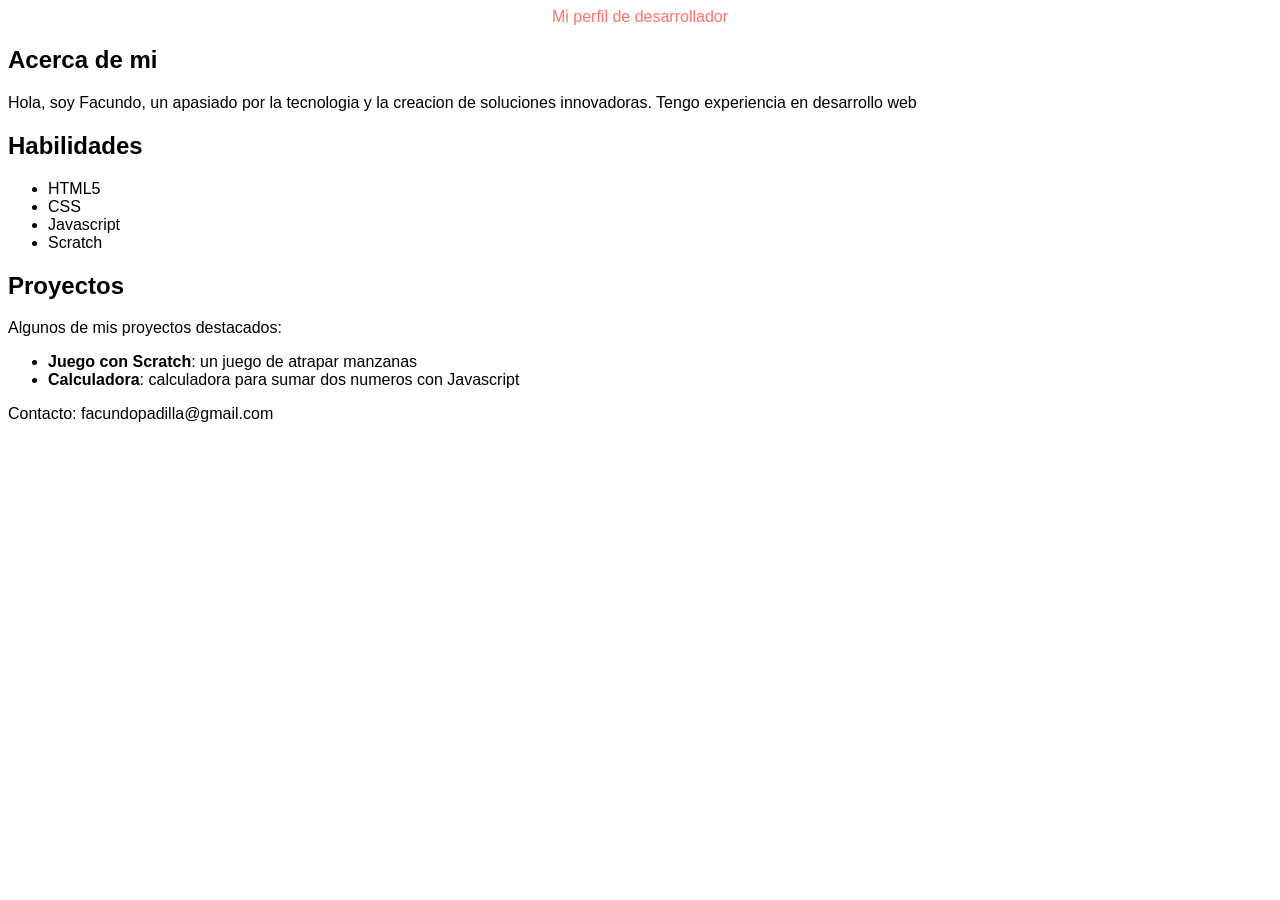
==== index.html @ 06faee88 "primer version de mi pagina web" ====
<!DOCTYPE html>
<html lang="es">
<head>
    <meta charset="UTF-8">
    <meta name="viewport" content="width=device-width, initial-scale=1.0">
    <title>Facundo Padilla - Portafolio</title>
    <style>
        body {
            font-family: Arial, sans-serif;
        }

        header {
        color: rgb(255,115,110);
        text-align: center;
        }
    </style>
</head>
<body>
    <header>
        Mi perfil de desarrollador
    </header>
    <main>
        <h2>Acerca de mi</h2>
        <p>
            Hola, soy Facundo, un apasiado por la tecnologia y la creacion de soluciones innovadoras. Tengo experiencia en desarrollo web
        </p>
        <h2>Habilidades</h2>
        <ul>
            <li>HTML5</li>
            <li>CSS</li>
            <li>Javascript</li>
            <li>Scratch</li>
        </ul>
        <h2>Proyectos</h2>
        <p>Algunos de mis proyectos destacados:</p>
        <ul>
            <li><strong>Juego con Scratch</strong>: un juego de atrapar manzanas</li>
            <li><strong>Calculadora</strong>: calculadora para sumar dos numeros con Javascript</li>
        </ul>
    </main>
    <footer>
        <p>Contacto: facundopadilla@gmail.com</p>
    </footer>
</body>
</html>
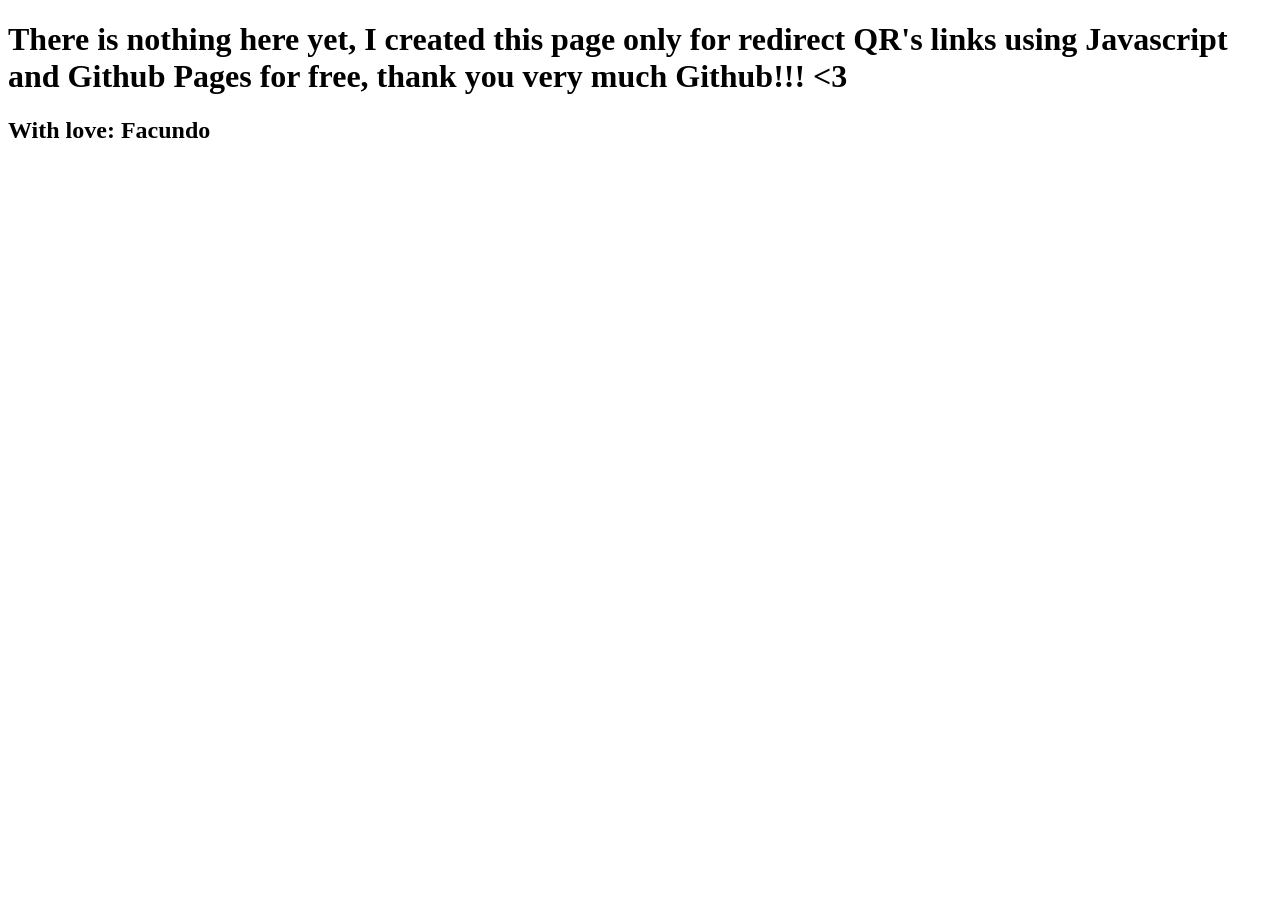
==== commit 9f830c83: "my first commit here :D only for tests purposes" ====
--- a/index.html
+++ b/index.html
@@ -1,45 +1,12 @@
-<!DOCTYPE html>
-<html lang="es">
-<head>
-    <meta charset="UTF-8">
-    <meta name="viewport" content="width=device-width, initial-scale=1.0">
-    <title>Facundo Padilla - Portafolio</title>
-    <style>
-        body {
-            font-family: Arial, sans-serif;
-        }
-
-        header {
-        color: rgb(255,115,110);
-        text-align: center;
-        }
-    </style>
-</head>
-<body>
-    <header>
-        Mi perfil de desarrollador
-    </header>
-    <main>
-        <h2>Acerca de mi</h2>
-        <p>
-            Hola, soy Facundo, un apasiado por la tecnologia y la creacion de soluciones innovadoras. Tengo experiencia en desarrollo web
-        </p>
-        <h2>Habilidades</h2>
-        <ul>
-            <li>HTML5</li>
-            <li>CSS</li>
-            <li>Javascript</li>
-            <li>Scratch</li>
-        </ul>
-        <h2>Proyectos</h2>
-        <p>Algunos de mis proyectos destacados:</p>
-        <ul>
-            <li><strong>Juego con Scratch</strong>: un juego de atrapar manzanas</li>
-            <li><strong>Calculadora</strong>: calculadora para sumar dos numeros con Javascript</li>
-        </ul>
-    </main>
-    <footer>
-        <p>Contacto: facundopadilla@gmail.com</p>
-    </footer>
-</body>
+<!DOCTYPE html>
+<html lang="en">
+<head>
+    <meta charset="UTF-8">
+    <meta name="viewport" content="width=device-width, initial-scale=1.0">
+    <title>Facundo Padilla</title>
+</head>
+<body>
+    <h1>There is nothing here yet, I created this page only for redirect QR's links using Javascript and Github Pages for free, thank you very much Github!!! <3</h1>
+    <h2>With love: Facundo</h2>
+</body>
 </html>
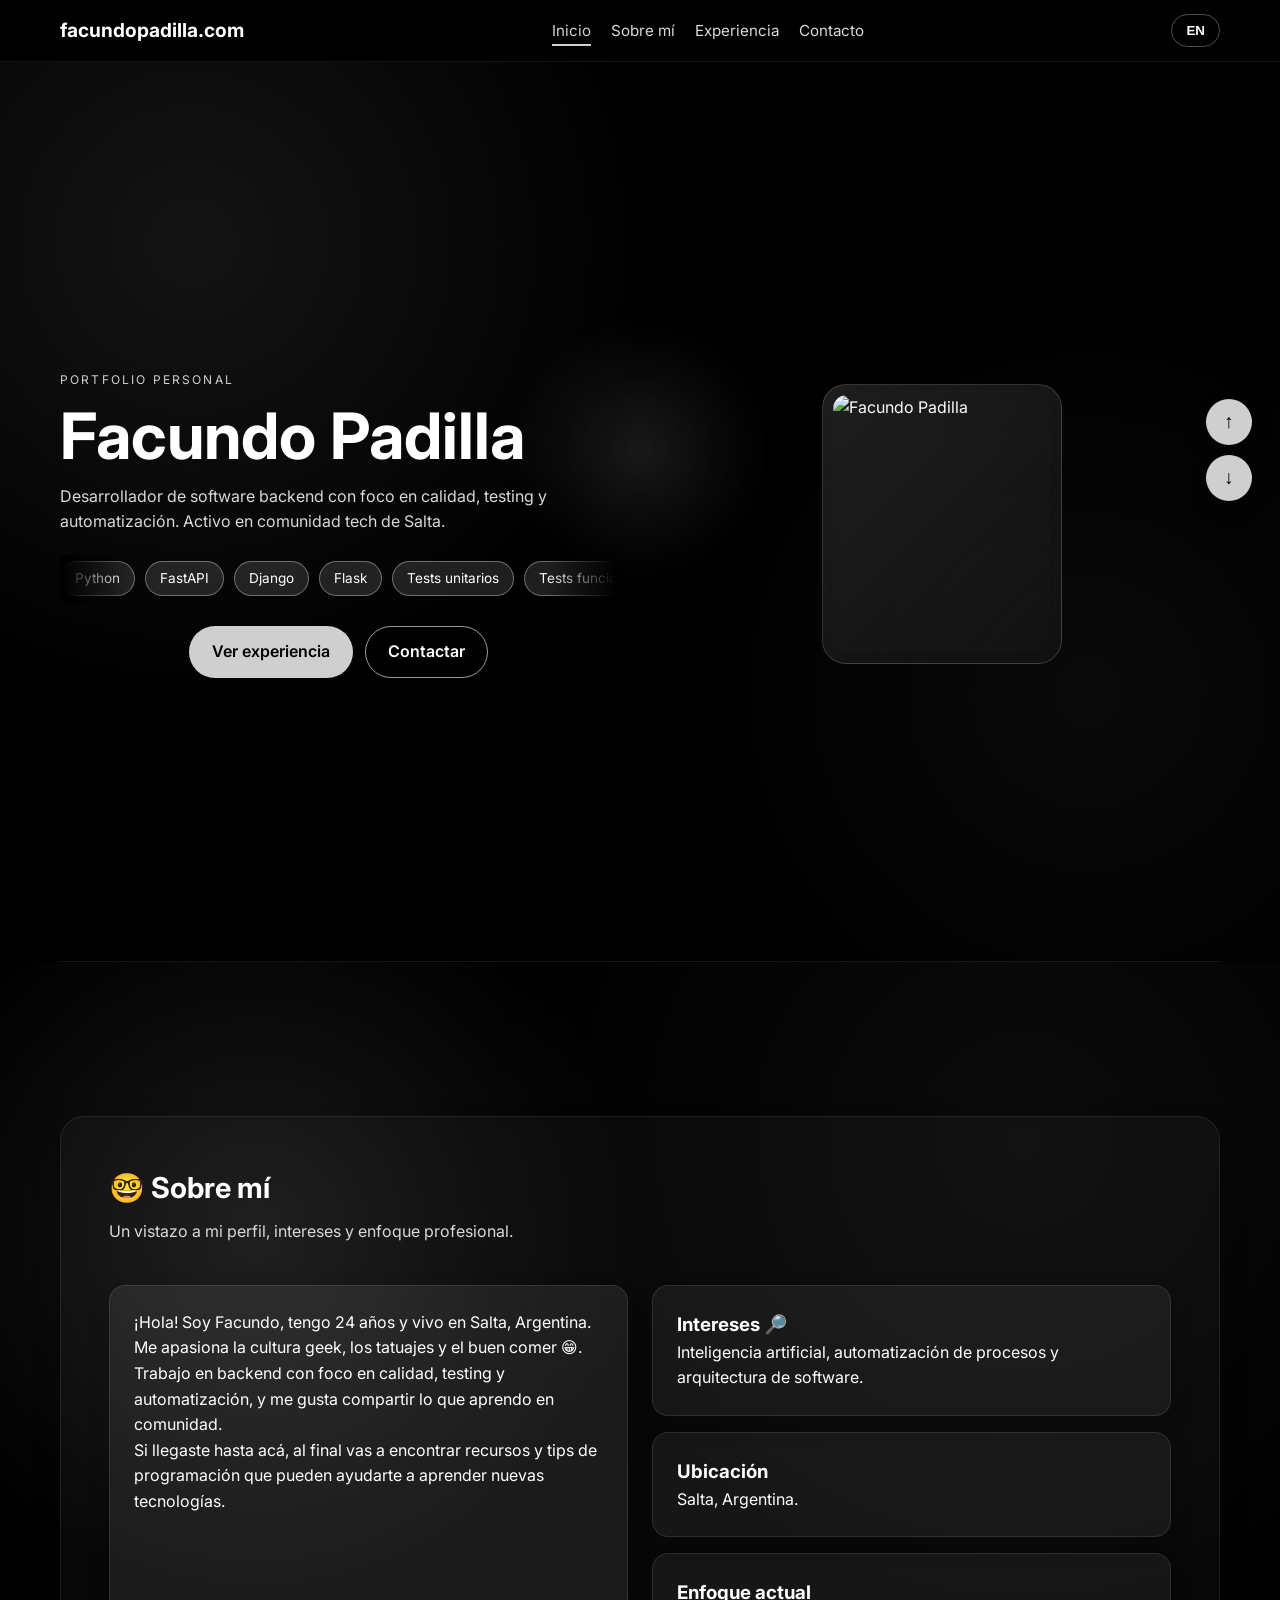
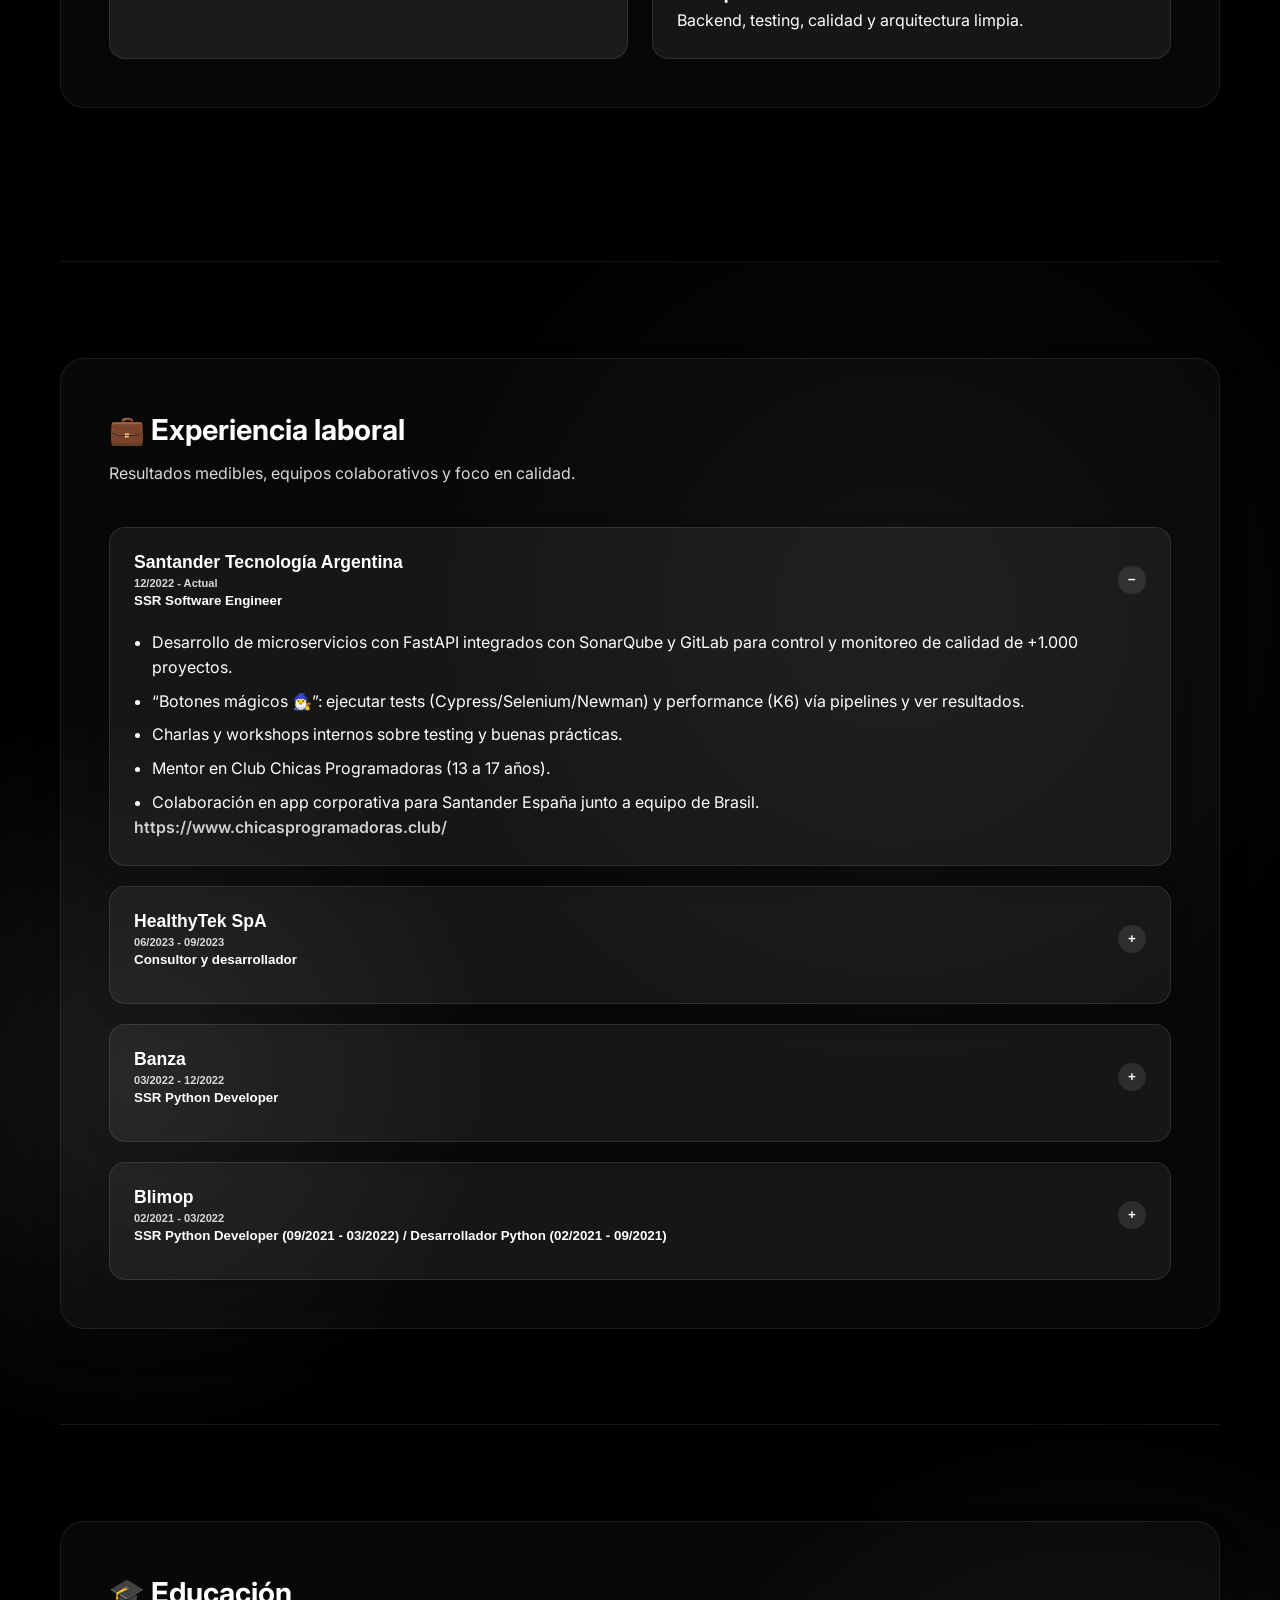
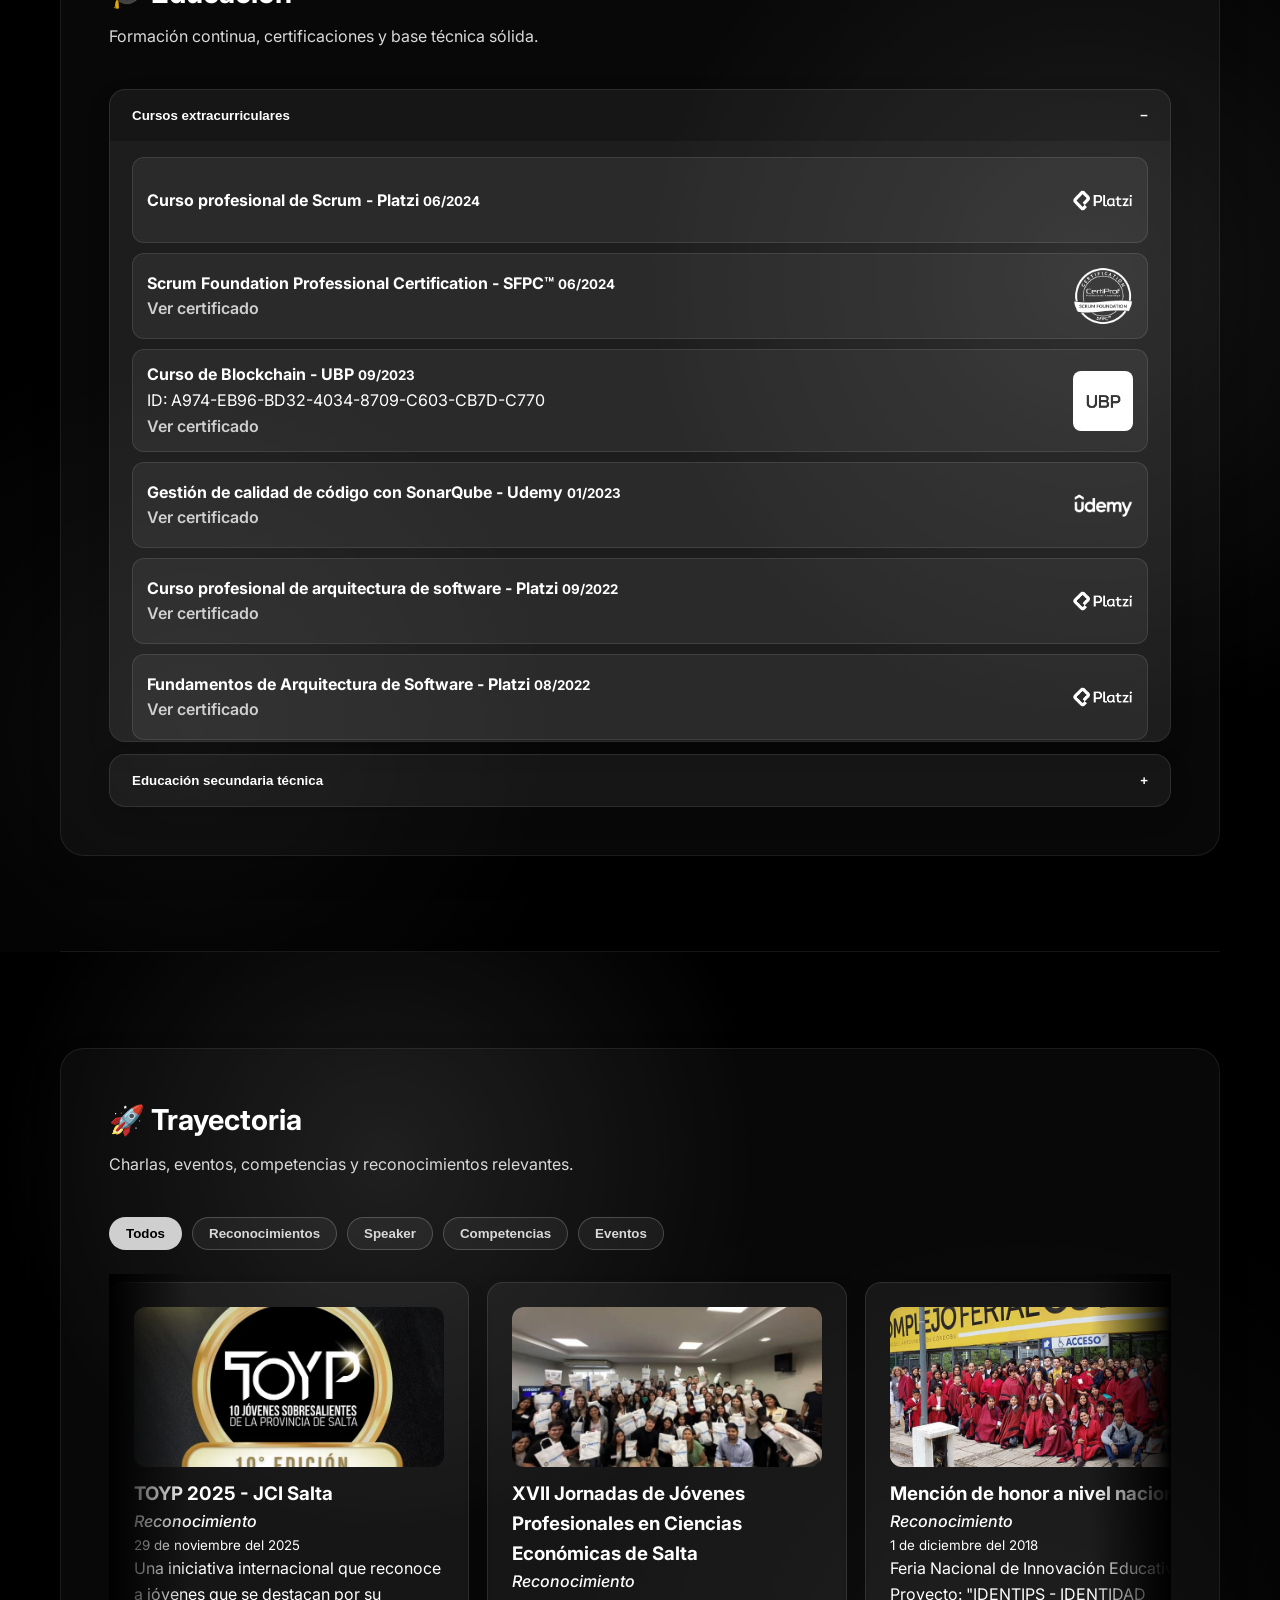
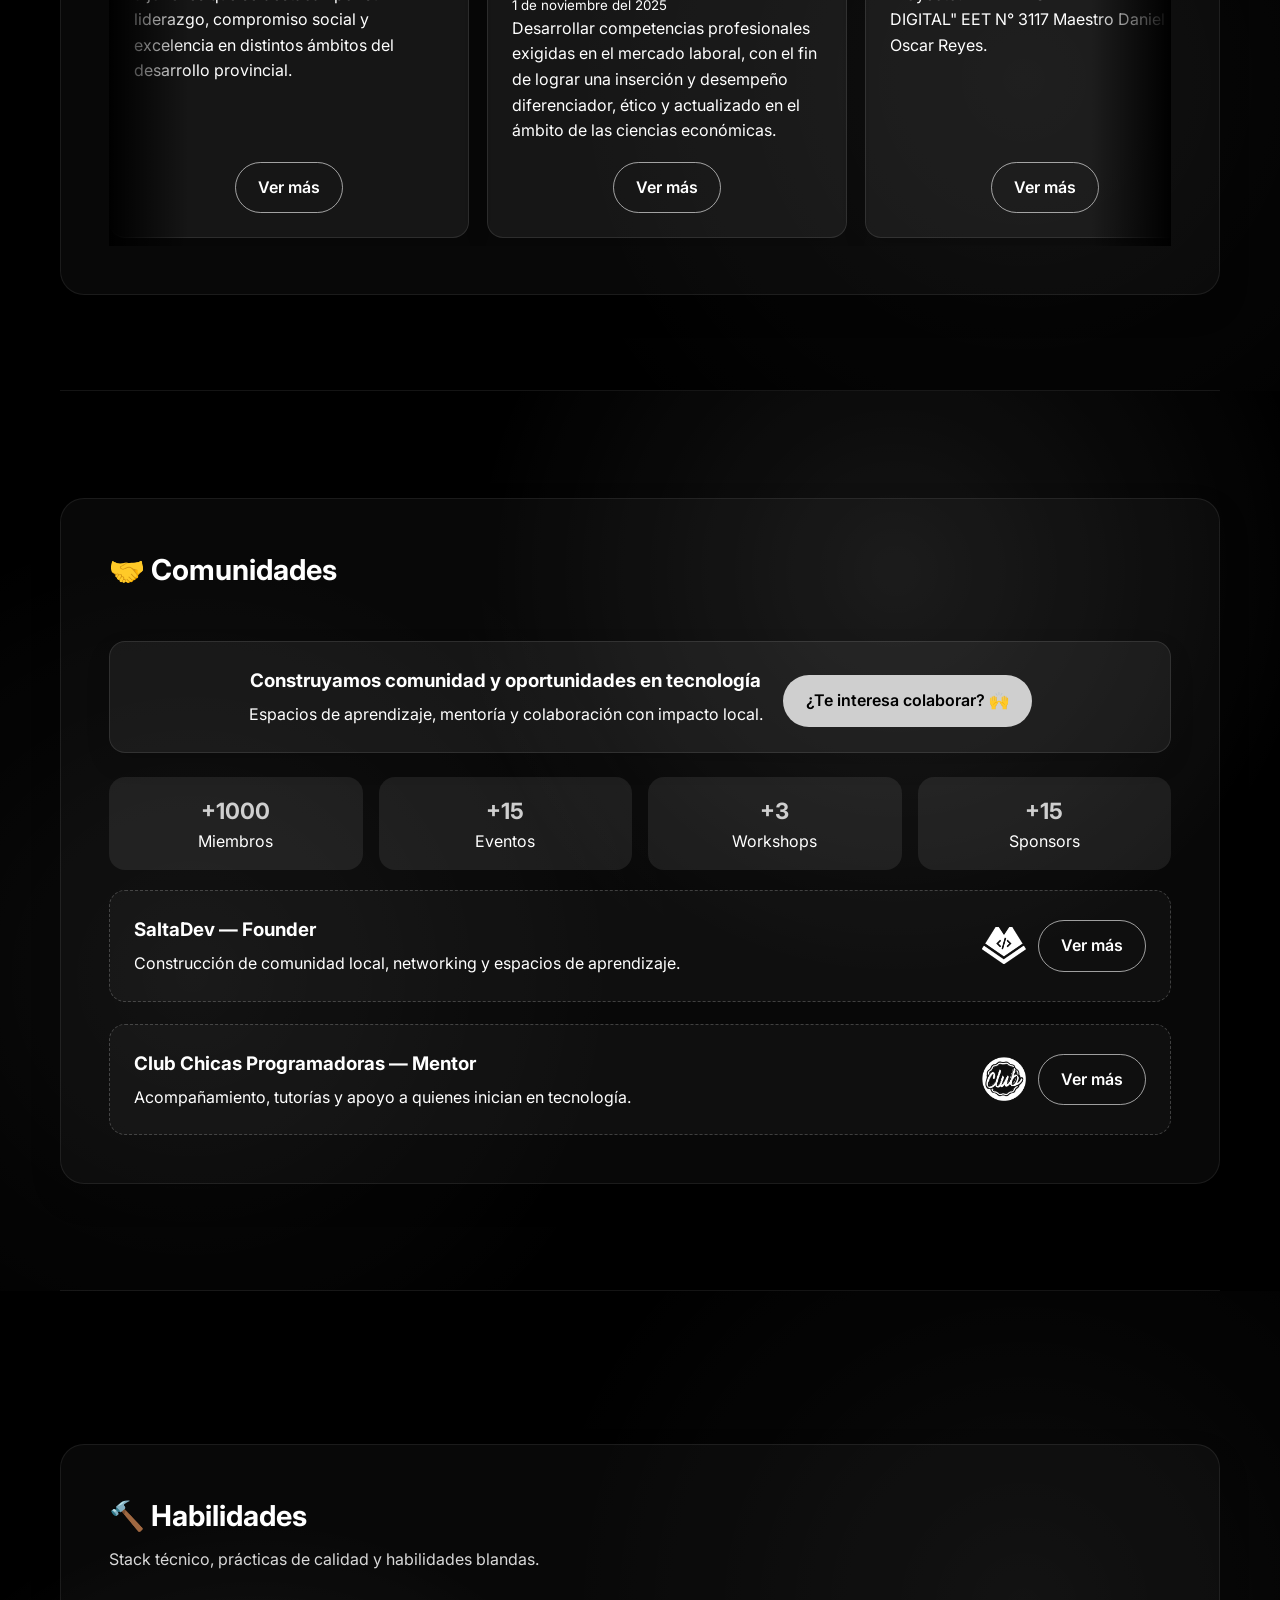
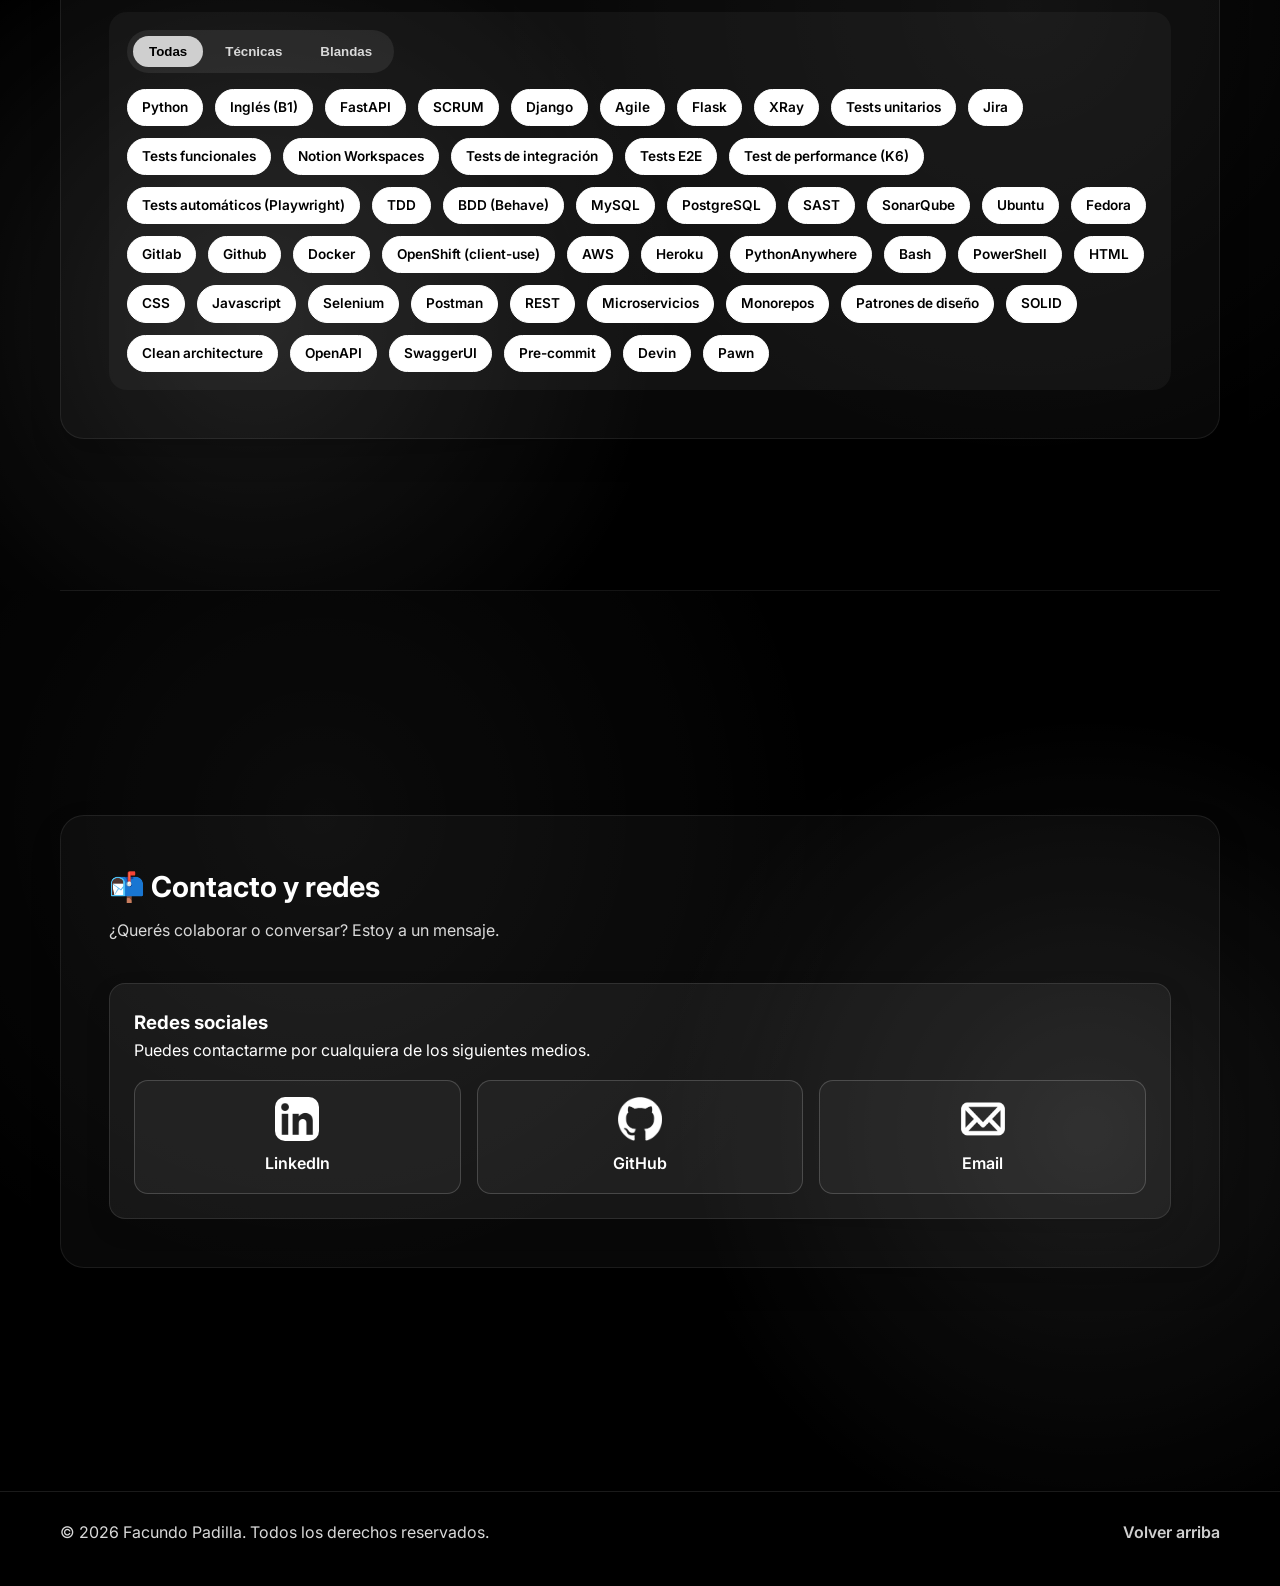
==== commit 9ba1be70: "t status -sb" ====
--- a/index.html
+++ b/index.html
@@ -1,12 +1,214 @@
-<!DOCTYPE html>
-<html lang="en">
+<!doctype html>
+<html lang="es">
 <head>
-    <meta charset="UTF-8">
-    <meta name="viewport" content="width=device-width, initial-scale=1.0">
-    <title>Facundo Padilla</title>
+  <meta charset="utf-8" />
+  <meta name="viewport" content="width=device-width, initial-scale=1" />
+  <title>Facundo Padilla — Portfolio</title>
+  <meta name="description" content="Portfolio personal de Facundo Padilla: experiencia, habilidades y contacto." />
+  <link rel="preconnect" href="https://fonts.googleapis.com" />
+  <link rel="preconnect" href="https://fonts.gstatic.com" crossorigin />
+  <link href="https://fonts.googleapis.com/css2?family=Inter:wght@300;400;500;600;700;800&display=swap" rel="stylesheet" />
+  <link rel="stylesheet" href="assets/css/styles.css" />
+  <link rel="icon" href="assets/images/people/facundo-padilla.jpg" type="image/jpeg" />
 </head>
 <body>
-    <h1>There is nothing here yet, I created this page only for redirect QR's links using Javascript and Github Pages for free, thank you very much Github!!! <3</h1>
-    <h2>With love: Facundo</h2>
+  <a class="skip-link" href="#contenido">Saltar al contenido</a>
+  <div class="cursor-halo" aria-hidden="true"></div>
+
+  <header class="site-header" id="top">
+    <nav class="navbar" aria-label="Navegación principal">
+      <div class="container nav-inner">
+        <a class="brand" href="#hero" aria-label="Inicio">facundopadilla.com</a>
+        <ul class="nav-menu" id="nav-menu">
+          <li><a href="#hero" data-i18n="nav.home">Inicio</a></li>
+          <li class="nav-dropdown">
+            <button class="nav-link" type="button" aria-expanded="false" aria-controls="nav-about-menu" data-i18n="nav.about">Sobre mí</button>
+            <ul class="nav-dropdown-menu" id="nav-about-menu">
+              <li><a href="#about" data-i18n="nav.aboutMenu.who">¿Quién soy?</a></li>
+              <li><a href="#education" data-i18n="nav.aboutMenu.education">Educación</a></li>
+              <li><a href="#skills" data-i18n="nav.aboutMenu.skills">Habilidades</a></li>
+            </ul>
+          </li>
+          <li class="nav-dropdown">
+            <button class="nav-link" type="button" aria-expanded="false" aria-controls="nav-experience-menu" data-i18n="nav.experience">Experiencia</button>
+            <ul class="nav-dropdown-menu" id="nav-experience-menu">
+              <li><a href="#experience" data-i18n="nav.experienceMenu.work">Laboral</a></li>
+              <li><a href="#achievements" data-i18n="nav.experienceMenu.achievements">Trayectoria</a></li>
+              <li><a href="#communities" data-i18n="nav.experienceMenu.communities">Comunidades</a></li>
+            </ul>
+          </li>
+          <li><a href="#contact" data-i18n="nav.contact">Contacto</a></li>
+        </ul>
+        <button class="lang-toggle" type="button" aria-label="Cambiar idioma" data-lang="es">EN</button>
+        <button class="nav-toggle" aria-label="Abrir menú" aria-expanded="false" aria-controls="nav-menu">
+          <span class="nav-toggle-icon" aria-hidden="true">☰</span>
+        </button>
+      </div>
+    </nav>
+  </header>
+
+  <main id="contenido">
+    <section id="hero" class="section hero">
+      <div class="container hero-grid">
+        <div class="hero-text">
+          <p class="eyebrow" data-i18n="hero.eyebrow">Portfolio personal</p>
+          <h1>Facundo Padilla</h1>
+          <p class="subtitle" data-i18n="hero.subtitle">Desarrollador de software con +6 años de experiencia, y referente en la comunidad de SaltaDev</p>
+          <div class="skill-marquee" aria-label="Habilidades técnicas">
+            <div class="marquee-track" id="hero-marquee"></div>
+          </div>
+          <div class="cta-group">
+            <a class="btn primary" href="#experience" data-i18n="hero.ctaPrimary">Ver experiencia</a>
+            <a class="btn ghost" href="#contact" data-i18n="hero.ctaSecondary">Contactar</a>
+          </div>
+        </div>
+        <div class="hero-visual" aria-hidden="true">
+          <div class="avatar-frame">
+            <img class="avatar-image" src="assets/images/people/facundo-padilla.jpg" alt="Facundo Padilla" />
+          </div>
+        </div>
+      </div>
+    </section>
+
+    <section id="about" class="section">
+      <div class="container">
+        <div class="section-header">
+          <h2 data-i18n="about.title">🤓 Sobre mí</h2>
+          <p data-i18n="about.subtitle">Un vistazo a mi perfil, intereses y enfoque profesional.</p>
+        </div>
+        <div class="about-grid">
+          <article class="card about-card">
+            <p data-i18n-html="about.body">
+              Hola, soy Facundo. Me dedico al desarrollo de software y actualmente trabajo como <strong>Software Engineer</strong> en Santander Tecnología, donde participo en iniciativas de desarrollo, DevOps, quality assurance y automatización de procesos con inteligencia artificial.<br /><br />
+              Además, soy fundador de <strong>SaltaDev</strong>, una comunidad de tecnología del norte argentino. Organizo y promuevo eventos, coworkings y charlas para conectar personas, compartir conocimiento y acercar oportunidades tech a la región.<br /><br />
+              Fuera del trabajo, disfruto viajar, la música, los shows y conocer gente con intereses similares.
+            </p>
+          </article>
+          <aside class="about-details">
+            <div class="card">
+              <h3 data-i18n="about.interestTitle">Intereses 🔎</h3>
+              <p data-i18n="about.interestText">Inteligencia artificial, automatización de procesos y arquitectura de software.</p>
+            </div>
+            <div class="card">
+              <h3 data-i18n="about.locationTitle">Ubicación 📍</h3>
+              <p data-i18n="about.locationText">Salta, Argentina.</p>
+            </div>
+            <div class="card">
+              <h3 data-i18n="about.focusTitle">Enfoque actual 🎯</h3>
+              <p data-i18n="about.focusText">Inspiración diaria, curiosidad constante y comunidad.</p>
+            </div>
+          </aside>
+        </div>
+      </div>
+    </section>
+
+    <section id="experience" class="section">
+      <div class="container">
+        <div class="section-header">
+          <h2 data-i18n="experience.title">💼 Experiencia laboral</h2>
+          <p data-i18n="experience.subtitle">Resultados medibles, equipos colaborativos y foco en calidad.</p>
+        </div>
+        <div class="timeline" id="experience-timeline" aria-live="polite"></div>
+      </div>
+    </section>
+
+    <section id="education" class="section">
+      <div class="container">
+        <div class="section-header">
+          <h2 data-i18n="education.title">🎓 Educación</h2>
+          <p data-i18n="education.subtitle">Formación continua, certificaciones y base técnica sólida.</p>
+        </div>
+        <div class="accordion" id="education-accordion" aria-live="polite"></div>
+      </div>
+    </section>
+
+    <section id="achievements" class="section">
+      <div class="container">
+        <div class="section-header">
+          <h2 data-i18n="achievements.title">🚀 Trayectoria</h2>
+          <p data-i18n="achievements.subtitle">Charlas, eventos, competencias y reconocimientos relevantes.</p>
+        </div>
+        <div class="filter-chips" role="tablist" aria-label="Filtro de actividades">
+          <button class="chip-filter active" type="button" data-filter="all" aria-selected="true" data-i18n="achievements.filters.all">Todos</button>
+          <button class="chip-filter" type="button" data-filter="recognitions" aria-selected="false" data-i18n="achievements.filters.recognitions">Reconocimientos</button>
+          <button class="chip-filter" type="button" data-filter="speaker" aria-selected="false" data-i18n="achievements.filters.speaker">Speaker</button>
+          <button class="chip-filter" type="button" data-filter="competitions" aria-selected="false" data-i18n="achievements.filters.competitions">Competencias</button>
+          <button class="chip-filter" type="button" data-filter="events" aria-selected="false" data-i18n="achievements.filters.events">Eventos</button>
+        </div>
+        <div class="cards-grid achievements-grid" id="achievements-grid" aria-live="polite"></div>
+      </div>
+    </section>
+
+    <section id="communities" class="section">
+      <div class="container">
+        <div class="section-header">
+          <h2 data-i18n="communities.title">🤝 Comunidades</h2>
+          <p data-i18n="communities.subtitle">Construyo comunidad y oportunidades en tecnología.</p>
+        </div>
+        <div class="impact-block card">
+          <div>
+            <h3 data-i18n="communities.heroTitle">Construyo comunidad y oportunidades en tecnología</h3>
+            <p data-i18n="communities.heroText">Espacios de aprendizaje, mentoría y colaboración con impacto local.</p>
+          </div>
+          <a class="btn primary" href="#contact" data-i18n="communities.cta">¿Te interesa colaborar? 🙌</a>
+        </div>
+        <div class="community-metrics" id="community-metrics" aria-live="polite"></div>
+        <div class="cards-grid communities-grid list-view" id="communities-grid" aria-live="polite"></div>
+      </div>
+    </section>
+
+    <section id="skills" class="section">
+      <div class="container">
+        <div class="section-header">
+          <h2 data-i18n="skills.title">🔨 Habilidades</h2>
+          <p data-i18n="skills.subtitle">Stack técnico, prácticas de calidad y habilidades blandas.</p>
+        </div>
+        <div class="skills-panel">
+          <div class="tabs" role="tablist" aria-label="Filtro de habilidades">
+            <button class="tab active" role="tab" aria-selected="true" data-skill="all" data-i18n="skills.tabs.all">Todas</button>
+            <button class="tab" role="tab" aria-selected="false" data-skill="hard" data-i18n="skills.tabs.hard">Técnicas</button>
+            <button class="tab" role="tab" aria-selected="false" data-skill="soft" data-i18n="skills.tabs.soft">Blandas</button>
+          </div>
+          <div class="chips" id="skills-chips" aria-live="polite"></div>
+        </div>
+      </div>
+    </section>
+
+    <section id="contact" class="section">
+      <div class="container">
+        <div class="section-header">
+          <h2 data-i18n="contact.title">📬 Contacto y redes</h2>
+          <p data-i18n="contact.subtitle">¿Querés colaborar o conversar? Estoy a un mensaje.</p>
+        </div>
+        <div class="contact-grid">
+          <div class="card contact-card">
+            <h3 data-i18n="contact.connectTitle">Redes sociales</h3>
+            <p data-i18n="contact.connectText">Puedes contactarme por cualquiera de los siguientes medios.</p>
+            <div class="contact-links" id="contact-links"></div>
+          </div>
+        </div>
+      </div>
+    </section>
+  </main>
+
+  <footer class="site-footer">
+    <div class="container footer-inner">
+      <p data-i18n="footer.copy">© 2026 Facundo Padilla. Todos los derechos reservados.</p>
+      <a class="inline-link" href="#top" data-i18n="footer.backToTop">Volver arriba</a>
+    </div>
+  </footer>
+
+  <button class="back-to-top" aria-label="Volver arriba">
+    ↑
+  </button>
+
+  <div class="section-nav" aria-label="Navegación por secciones">
+    <button class="section-arrow" data-direction="up" aria-label="Sección anterior">↑</button>
+    <button class="section-arrow" data-direction="down" aria-label="Siguiente sección">↓</button>
+  </div>
+
+  <script src="https://cdnjs.cloudflare.com/ajax/libs/gsap/3.12.5/gsap.min.js" integrity="sha512-1xmdEIt9mo3ptC6VPu5NnmbyOSYrYB3pyoz/8nWdCn/mhVTqTrT2d+Ct2b4I18P7RyqMTwS2sMXgqlH3fAFcAQ==" crossorigin="anonymous" referrerpolicy="no-referrer"></script>
+  <script src="https://cdnjs.cloudflare.com/ajax/libs/gsap/3.12.5/ScrollTrigger.min.js" integrity="sha512-P0GgxyuY0Yh1mY9ADpqdVa04ZpDkOUXbNJd3Z2GkGJ9f5S/9u2gXQZy/7xnm3pG1W9SgWvUdHIYp4HqfWj1qLQ==" crossorigin="anonymous" referrerpolicy="no-referrer"></script>
+  <script src="assets/js/main.js" type="module"></script>
 </body>
-</html>+</html>
--- a/assets/css/styles.css
+++ b/assets/css/styles.css
@@ -0,0 +1,1447 @@
+:root {
+  --black: #000000;
+  --blue: #8f8f8f;
+  --yellow: #cfcfcf;
+  --gray: #d9d9d9;
+  --white: #ffffff;
+  --shadow: 0 18px 40px rgba(0, 0, 0, 0.18);
+  --shadow-soft: 0 10px 25px rgba(0, 0, 0, 0.12);
+  --radius: 16px;
+  --radius-lg: 24px;
+  --max-width: 1160px;
+  --transition: 200ms ease;
+}
+
+*,
+*::before,
+*::after {
+  box-sizing: border-box;
+  margin: 0;
+  padding: 0;
+}
+
+html {
+  scroll-behavior: smooth;
+}
+
+body {
+  font-family: "Inter", system-ui, -apple-system, sans-serif;
+  color: var(--white);
+  background: var(--black);
+  line-height: 1.6;
+  cursor: default;
+}
+
+a {
+  color: inherit;
+  text-decoration: none;
+}
+
+a:focus-visible,
+button:focus-visible {
+  outline: 2px solid var(--yellow);
+  outline-offset: 4px;
+}
+
+img {
+  max-width: 100%;
+  display: block;
+}
+
+.skip-link {
+  position: absolute;
+  top: -200px;
+  left: 16px;
+  background: var(--yellow);
+  color: var(--black);
+  padding: 8px 16px;
+  border-radius: 999px;
+  transition: var(--transition);
+  z-index: 1000;
+  opacity: 0;
+  pointer-events: none;
+}
+
+.skip-link:focus {
+  top: 16px;
+  opacity: 1;
+  pointer-events: auto;
+}
+
+.cursor-halo {
+  position: fixed;
+  top: 0;
+  left: 0;
+  width: 260px;
+  height: 260px;
+  border-radius: 50%;
+  background: radial-gradient(circle, rgba(255, 255, 255, 0.16) 0%, rgba(255, 255, 255, 0.06) 40%, transparent 70%);
+  transform: translate3d(var(--cursor-x, 50vw), var(--cursor-y, 50vh), 0) translate(-50%, -50%);
+  pointer-events: none;
+  z-index: 999;
+  mix-blend-mode: screen;
+  opacity: 0.6;
+  filter: blur(2px);
+}
+
+.container {
+  width: min(100% - 2.5rem, var(--max-width));
+  margin-inline: auto;
+}
+
+.section {
+  padding: 96px 0;
+  position: relative;
+  min-height: 100vh;
+  display: flex;
+  align-items: center;
+  overflow: hidden;
+}
+
+.section::before {
+  content: "";
+  position: absolute;
+  inset: 0;
+  background: radial-gradient(800px circle at 15% 20%, rgba(255, 255, 255, 0.10), transparent 60%),
+    radial-gradient(700px circle at 85% 70%, rgba(255, 255, 255, 0.05), transparent 60%);
+  opacity: 0.8;
+  z-index: 0;
+  animation: sectionGlow 12s ease-in-out infinite alternate;
+}
+
+.section:nth-of-type(2)::before {
+  background: radial-gradient(700px circle at 20% 30%, rgba(255, 255, 255, 0.12), transparent 55%),
+    radial-gradient(900px circle at 80% 20%, rgba(255, 255, 255, 0.06), transparent 60%);
+}
+
+.section:nth-of-type(3)::before {
+  background: radial-gradient(650px circle at 10% 70%, rgba(255, 255, 255, 0.10), transparent 60%),
+    radial-gradient(900px circle at 70% 30%, rgba(255, 255, 255, 0.06), transparent 60%);
+}
+
+.section:nth-of-type(4)::before {
+  background: radial-gradient(800px circle at 85% 40%, rgba(255, 255, 255, 0.10), transparent 60%),
+    radial-gradient(700px circle at 15% 80%, rgba(255, 255, 255, 0.06), transparent 60%);
+}
+
+.section:nth-of-type(5)::before {
+  background: radial-gradient(720px circle at 30% 20%, rgba(255, 255, 255, 0.12), transparent 55%),
+    radial-gradient(900px circle at 80% 70%, rgba(255, 255, 255, 0.05), transparent 60%);
+}
+
+.section:nth-of-type(6)::before {
+  background: radial-gradient(760px circle at 70% 20%, rgba(255, 255, 255, 0.10), transparent 58%),
+    radial-gradient(820px circle at 15% 65%, rgba(255, 255, 255, 0.06), transparent 60%);
+}
+
+.section:nth-of-type(7)::before {
+  background: radial-gradient(740px circle at 20% 70%, rgba(255, 255, 255, 0.12), transparent 58%),
+    radial-gradient(880px circle at 80% 35%, rgba(255, 255, 255, 0.06), transparent 60%);
+}
+
+.section:nth-of-type(8)::before {
+  background: radial-gradient(720px circle at 85% 60%, rgba(255, 255, 255, 0.10), transparent 60%),
+    radial-gradient(900px circle at 25% 25%, rgba(255, 255, 255, 0.06), transparent 60%);
+}
+
+.section:nth-of-type(9)::before {
+  background: radial-gradient(760px circle at 25% 30%, rgba(255, 255, 255, 0.11), transparent 58%),
+    radial-gradient(880px circle at 75% 65%, rgba(255, 255, 255, 0.06), transparent 60%);
+}
+
+.section:nth-of-type(10)::before {
+  background: radial-gradient(740px circle at 70% 30%, rgba(255, 255, 255, 0.10), transparent 58%),
+    radial-gradient(860px circle at 20% 75%, rgba(255, 255, 255, 0.06), transparent 60%);
+}
+
+.section > .container {
+  position: relative;
+  z-index: 1;
+}
+
+@keyframes sectionGlow {
+  0% {
+    transform: translateY(-6px) scale(1);
+  }
+  100% {
+    transform: translateY(6px) scale(1.02);
+  }
+}
+
+.section::after {
+  content: "";
+  position: absolute;
+  left: 50%;
+  bottom: 0;
+  transform: translateX(-50%);
+  width: min(100% - 3rem, var(--max-width));
+  height: 1px;
+  background: rgba(255, 255, 255, 0.08);
+}
+
+.section:last-of-type::after {
+  display: none;
+}
+
+.section:not(.hero) .container {
+  background: rgba(255, 255, 255, 0.03);
+  border: 1px solid rgba(255, 255, 255, 0.08);
+  border-radius: 24px;
+  padding: 48px;
+  box-shadow: 0 14px 30px rgba(0, 0, 0, 0.18);
+}
+
+.section-header {
+  display: flex;
+  flex-direction: column;
+  gap: 8px;
+  margin-bottom: 40px;
+}
+
+.section-header h2 {
+  font-size: clamp(1.8rem, 2vw, 2.4rem);
+  color: var(--white);
+}
+
+.section-header p {
+  color: var(--gray);
+  max-width: 640px;
+}
+
+.site-header {
+  position: sticky;
+  top: 0;
+  z-index: 999;
+  background: rgba(0, 0, 0, 0.75);
+  backdrop-filter: blur(12px);
+  border-bottom: 1px solid rgba(255, 255, 255, 0.08);
+}
+
+.navbar {
+  padding: 14px 0;
+}
+
+.nav-inner {
+  display: flex;
+  align-items: center;
+  justify-content: space-between;
+  gap: 24px;
+}
+
+.brand {
+  font-weight: 700;
+  font-size: 1.2rem;
+  color: var(--white);
+}
+
+.nav-toggle {
+  display: none;
+  background: none;
+  border: none;
+  cursor: pointer;
+  padding: 8px;
+  border-radius: 10px;
+  align-items: center;
+  justify-content: center;
+  gap: 6px;
+  color: var(--white);
+  margin-left: auto;
+}
+
+.nav-toggle-icon {
+  font-size: 1.6rem;
+  line-height: 1;
+  display: inline-flex;
+  align-items: center;
+  justify-content: center;
+}
+
+.nav-menu {
+  list-style: none;
+  display: flex;
+  gap: 20px;
+  align-items: center;
+  position: relative;
+}
+
+.nav-dropdown {
+  position: relative;
+}
+
+.nav-link {
+  background: none;
+  border: none;
+  color: var(--gray);
+  font-size: 0.95rem;
+  cursor: pointer;
+  position: relative;
+  white-space: nowrap;
+  transition: var(--transition);
+  padding: 0;
+  font-family: inherit;
+}
+
+.nav-link::after {
+  content: "";
+  position: absolute;
+  left: 0;
+  bottom: -6px;
+  width: 100%;
+  height: 2px;
+  background: var(--yellow);
+  transform: scaleX(0);
+  transform-origin: left;
+  transition: transform var(--transition);
+}
+
+.nav-link:hover,
+.nav-link.active {
+  color: var(--yellow);
+}
+
+.nav-link:hover::after,
+.nav-link.active::after {
+  transform: scaleX(1);
+}
+
+.nav-dropdown-menu {
+  list-style: none;
+  position: absolute;
+  left: 0;
+  top: calc(100% + 12px);
+  background: rgba(0, 0, 0, 0.95);
+  border-radius: 16px;
+  padding: 0;
+  display: flex;
+  flex-direction: column;
+  gap: 12px;
+  min-width: 240px;
+  max-height: 0;
+  overflow: hidden;
+  opacity: 0;
+  pointer-events: none;
+  transform: translateY(-8px);
+  transition: max-height var(--transition), opacity var(--transition), transform var(--transition), padding var(--transition);
+  z-index: 10;
+}
+
+.nav-dropdown-menu.open {
+  max-height: 360px;
+  padding: 16px;
+  opacity: 1;
+  pointer-events: auto;
+  transform: translateY(0);
+}
+
+.lang-toggle {
+  border: 1px solid rgba(255, 255, 255, 0.3);
+  background: transparent;
+  color: var(--white);
+  padding: 8px 14px;
+  border-radius: 999px;
+  font-weight: 700;
+  cursor: pointer;
+  transition: var(--transition);
+}
+
+.lang-toggle:hover {
+  border-color: var(--yellow);
+  color: var(--yellow);
+}
+
+.nav-menu a,
+.nav-dropdown-menu a {
+  font-size: 0.95rem;
+  color: var(--gray);
+  transition: var(--transition);
+  position: relative;
+  white-space: nowrap;
+}
+
+.nav-menu a::after,
+.nav-dropdown-menu a::after {
+  content: "";
+  position: absolute;
+  left: 0;
+  bottom: -6px;
+  width: 100%;
+  height: 2px;
+  background: var(--yellow);
+  transform: scaleX(0);
+  transform-origin: left;
+  transition: transform var(--transition);
+}
+
+.nav-menu a:hover::after,
+.nav-menu a.active::after,
+.nav-dropdown-menu a:hover::after,
+.nav-dropdown-menu a.active::after {
+  transform: scaleX(1);
+}
+
+.nav-menu a:hover,
+.nav-menu a.active,
+.nav-dropdown-menu a:hover,
+.nav-dropdown-menu a.active {
+  color: var(--yellow);
+}
+
+
+.hero {
+  padding-top: 120px;
+}
+
+.hero-grid {
+  display: grid;
+  grid-template-columns: repeat(auto-fit, minmax(280px, 1fr));
+  align-items: center;
+  gap: 48px;
+}
+
+.hero-text h1 {
+  font-size: clamp(2.8rem, 5vw, 4.2rem);
+  line-height: 1.1;
+  margin-bottom: 12px;
+  color: var(--white);
+}
+
+.subtitle {
+  color: var(--gray);
+  max-width: 520px;
+  margin-bottom: 20px;
+}
+
+.eyebrow {
+  text-transform: uppercase;
+  letter-spacing: 0.18em;
+  font-size: 0.75rem;
+  color: var(--yellow);
+  margin-bottom: 12px;
+}
+
+.skill-marquee {
+  position: relative;
+  overflow: hidden;
+  margin-bottom: 24px;
+  padding: 6px 0;
+}
+
+.skill-marquee::before,
+.skill-marquee::after {
+  content: "";
+  position: absolute;
+  top: 0;
+  bottom: 0;
+  width: 70px;
+  pointer-events: none;
+  z-index: 1;
+}
+
+.skill-marquee::before {
+  left: 0;
+  background: linear-gradient(90deg, var(--black), transparent);
+}
+
+.skill-marquee::after {
+  right: 0;
+  background: linear-gradient(270deg, var(--black), transparent);
+}
+
+.marquee-track {
+  display: flex;
+  gap: 10px;
+  width: max-content;
+  animation: marquee 52s linear infinite;
+}
+
+.marquee-item {
+  background: rgba(255, 255, 255, 0.12);
+  color: var(--white);
+  padding: 6px 14px;
+  border-radius: 999px;
+  font-size: 0.85rem;
+  border: 1px solid rgba(255, 255, 255, 0.35);
+  white-space: nowrap;
+}
+
+@keyframes marquee {
+  0% {
+    transform: translateX(0);
+  }
+  100% {
+    transform: translateX(-50%);
+  }
+}
+
+.cta-group {
+  display: flex;
+  flex-wrap: wrap;
+  gap: 12px;
+}
+
+.hero .cta-group {
+  justify-content: center;
+}
+
+.btn {
+  display: inline-flex;
+  align-items: center;
+  justify-content: center;
+  gap: 8px;
+  padding: 12px 22px;
+  border-radius: 999px;
+  font-weight: 600;
+  border: 1px solid transparent;
+  transition: var(--transition);
+}
+
+.btn.primary {
+  background: var(--yellow);
+  color: var(--black);
+}
+
+.btn.primary:hover {
+  transform: translateY(-2px);
+  box-shadow: var(--shadow-soft);
+}
+
+.btn.ghost {
+  border-color: rgba(255, 255, 255, 0.6);
+  color: var(--white);
+}
+
+.btn.ghost:hover {
+  border-color: var(--yellow);
+  color: var(--yellow);
+}
+
+.hero-visual {
+  display: grid;
+  gap: 20px;
+  justify-items: center;
+}
+
+.avatar-frame {
+  width: 240px;
+  height: 280px;
+  border-radius: var(--radius-lg);
+  background: linear-gradient(135deg, rgba(255, 255, 255, 0.12), rgba(255, 255, 255, 0.04));
+  border: 1px solid rgba(255, 255, 255, 0.15);
+  position: relative;
+  overflow: hidden;
+  padding: 10px;
+}
+
+.avatar-image {
+  width: 100%;
+  height: 100%;
+  object-fit: cover;
+  border-radius: calc(var(--radius-lg) - 10px);
+  box-shadow: var(--shadow-soft);
+}
+
+.hero-card {
+  background: var(--gray);
+  color: var(--black);
+  padding: 16px 22px;
+  border-radius: var(--radius);
+  box-shadow: var(--shadow-soft);
+  font-weight: 600;
+  display: flex;
+  align-items: center;
+  gap: 10px;
+}
+
+.hero-card .accent {
+  color: var(--blue);
+}
+
+.about-grid {
+  display: grid;
+  grid-template-columns: repeat(auto-fit, minmax(260px, 1fr));
+  gap: 24px;
+  align-items: start;
+}
+
+.card {
+  background: rgba(255, 255, 255, 0.06);
+  color: var(--white);
+  padding: 24px;
+  border-radius: var(--radius);
+  box-shadow: var(--shadow-soft);
+  border: 1px solid rgba(255, 255, 255, 0.1);
+  height: 100%;
+}
+
+.about-card {
+  background: rgba(255, 255, 255, 0.08);
+}
+
+.about-details {
+  display: grid;
+  gap: 16px;
+}
+
+.inline-link {
+  color: var(--yellow);
+  font-weight: 600;
+}
+
+.inline-link:hover {
+  color: var(--white);
+}
+
+.timeline {
+  display: grid;
+  gap: 20px;
+  position: relative;
+  padding-left: 0;
+  max-width: 100%;
+}
+
+.timeline::before {
+  display: none;
+}
+
+.timeline-item {
+  position: relative;
+  max-width: 100%;
+  overflow-wrap: anywhere;
+  cursor: pointer;
+}
+
+.timeline-header {
+  width: 100%;
+  border: none;
+  background: transparent;
+  color: inherit;
+  display: flex;
+  align-items: center;
+  justify-content: space-between;
+  gap: 16px;
+  text-align: left;
+  cursor: pointer;
+}
+
+.timeline-header-text h3 {
+  font-size: 1.1rem;
+  margin-bottom: 4px;
+}
+
+.timeline-header-text small {
+  color: var(--gray);
+  font-weight: 600;
+  display: block;
+  margin-bottom: 4px;
+}
+
+.timeline-header-text p {
+  margin-bottom: 0;
+}
+
+.timeline-header-text strong {
+  color: var(--white);
+}
+
+.timeline-toggle {
+  width: 28px;
+  height: 28px;
+  border-radius: 50%;
+  background: rgba(255, 255, 255, 0.1);
+  color: var(--white);
+  display: inline-flex;
+  align-items: center;
+  justify-content: center;
+  font-weight: 700;
+  flex-shrink: 0;
+}
+
+.timeline-panel {
+  max-height: 0;
+  overflow: hidden;
+  transition: max-height var(--transition);
+  margin-top: 12px;
+}
+
+.timeline-panel.open {
+  padding-top: 4px;
+}
+
+.timeline-panel ul {
+  padding-left: 18px;
+  margin-top: 6px;
+  display: grid;
+  gap: 8px;
+  max-width: 100%;
+}
+
+.cards-grid {
+  display: grid;
+  grid-template-columns: repeat(auto-fit, minmax(260px, 1fr));
+  gap: 22px;
+  align-items: stretch;
+}
+
+.achievements-grid {
+  grid-template-columns: repeat(auto-fit, minmax(280px, 1fr));
+}
+
+.achievements-carousel {
+  position: relative;
+  overflow: hidden;
+  padding: 8px 0;
+}
+
+.achievements-carousel.no-marquee {
+  overflow: visible;
+}
+
+.achievements-carousel::before,
+.achievements-carousel::after {
+  content: "";
+  position: absolute;
+  top: 0;
+  bottom: 0;
+  width: 80px;
+  pointer-events: none;
+  z-index: 1;
+}
+
+.achievements-carousel::before {
+  left: 0;
+  background: linear-gradient(90deg, var(--black), transparent);
+}
+
+.achievements-carousel::after {
+  right: 0;
+  background: linear-gradient(270deg, var(--black), transparent);
+}
+
+.achievements-carousel.no-marquee::before,
+.achievements-carousel.no-marquee::after {
+  display: none;
+}
+
+.achievements-track {
+  display: flex;
+  gap: 18px;
+  width: max-content;
+  animation: achievementsMarquee 36s linear infinite;
+  align-items: stretch;
+}
+
+.achievements-carousel.no-marquee .achievements-track {
+  width: 100%;
+  flex-wrap: wrap;
+  justify-content: center;
+  animation: none;
+}
+
+.achievements-carousel:hover .achievements-track {
+  animation-play-state: paused;
+}
+
+.achievement-card {
+  width: clamp(260px, 30vw, 360px);
+  display: flex;
+  flex-direction: column;
+  gap: 12px;
+  height: 100%;
+  align-self: stretch;
+}
+
+.achievement-body {
+  display: flex;
+  flex-direction: column;
+  flex: 1;
+  height: 100%;
+}
+
+.achievement-body p:last-of-type {
+  margin-bottom: 18px;
+}
+
+.achievement-body h3 {
+  width: 100%;
+}
+
+.achievement-body strong {
+  font-style: italic;
+  font-weight: 500;
+}
+
+.achievement-image {
+  width: 100%;
+  height: 160px;
+  object-fit: cover;
+  border-radius: 12px;
+}
+
+.achievement-card .btn {
+  margin-top: auto;
+  align-self: center;
+}
+
+@keyframes achievementsMarquee {
+  0% {
+    transform: translateX(0);
+  }
+  100% {
+    transform: translateX(-50%);
+  }
+}
+
+.filter-chips {
+  display: flex;
+  flex-wrap: wrap;
+  gap: 10px;
+  margin-bottom: 24px;
+}
+
+.chip-filter {
+  border: 1px solid rgba(255, 255, 255, 0.2);
+  background: rgba(255, 255, 255, 0.06);
+  color: var(--gray);
+  padding: 8px 16px;
+  border-radius: 999px;
+  cursor: pointer;
+  font-weight: 600;
+  transition: var(--transition);
+}
+
+.chip-filter.active {
+  background: var(--yellow);
+  color: var(--black);
+  border-color: transparent;
+}
+
+.highlight-card {
+  border-left: 4px solid var(--yellow);
+  position: relative;
+}
+
+.pending-tag {
+  display: inline-flex;
+  align-items: center;
+  gap: 6px;
+  font-size: 0.75rem;
+  font-weight: 600;
+  color: #5b5b5b;
+  background: rgba(0, 0, 0, 0.06);
+  padding: 4px 10px;
+  border-radius: 999px;
+  margin-top: 10px;
+}
+
+.impact-block {
+  display: flex;
+  align-items: center;
+  justify-content: center;
+  text-align: center;
+  gap: 20px;
+  margin-bottom: 24px;
+}
+
+.impact-block .btn {
+  margin-top: 8px;
+}
+
+.impact-block h3 {
+  margin-bottom: 6px;
+}
+
+.community-metrics {
+  display: grid;
+  grid-template-columns: repeat(auto-fit, minmax(160px, 1fr));
+  gap: 16px;
+  margin-bottom: 20px;
+}
+
+.metric-card {
+  background: rgba(255, 255, 255, 0.08);
+  border-radius: 16px;
+  padding: 16px;
+  text-align: center;
+}
+
+.metric-card strong {
+  display: block;
+  font-size: 1.4rem;
+  color: var(--yellow);
+}
+
+.metric-card.disabled {
+  opacity: 0.6;
+}
+
+.view-toggle {
+  display: inline-flex;
+  gap: 8px;
+  background: rgba(255, 255, 255, 0.08);
+  padding: 6px;
+  border-radius: 999px;
+  margin-bottom: 20px;
+}
+
+.view-btn {
+  border: none;
+  background: transparent;
+  color: var(--gray);
+  padding: 8px 16px;
+  border-radius: 999px;
+  cursor: pointer;
+  font-weight: 600;
+  transition: var(--transition);
+}
+
+.view-btn.active {
+  background: var(--yellow);
+  color: var(--black);
+}
+
+.communities-grid.list-view {
+  grid-template-columns: 1fr;
+}
+
+.community-item {
+  display: flex;
+  flex-direction: row;
+  align-items: center;
+  justify-content: space-between;
+  gap: 16px;
+}
+
+.community-content {
+  flex: 1;
+  min-width: 0;
+  display: grid;
+  gap: 6px;
+}
+
+.community-actions {
+  display: flex;
+  align-items: center;
+  gap: 12px;
+  flex-shrink: 0;
+}
+
+.community-actions .btn {
+  color: var(--white);
+}
+
+.community-icon {
+  width: 44px;
+  height: 44px;
+  border-radius: 10px;
+  display: inline-flex;
+  align-items: center;
+  justify-content: center;
+  overflow: hidden;
+}
+
+.community-icon img {
+  width: 100%;
+  height: 100%;
+  object-fit: contain;
+}
+
+.communities-grid.list-view .community-item {
+  flex-direction: row;
+  flex-wrap: wrap;
+  align-items: center;
+  justify-content: space-between;
+  background: rgba(255, 255, 255, 0.03);
+  box-shadow: none;
+  border: 1px dashed rgba(255, 255, 255, 0.2);
+}
+
+@media (max-width: 700px) {
+  .community-item {
+    flex-direction: column;
+    align-items: flex-start;
+  }
+
+  .community-actions {
+    width: 100%;
+    justify-content: space-between;
+  }
+
+  .impact-block {
+    flex-direction: column;
+  }
+}
+
+.accordion {
+  display: grid;
+  gap: 12px;
+}
+
+.accordion-item {
+  border-radius: var(--radius);
+  overflow: hidden;
+  background: rgba(255, 255, 255, 0.06);
+  color: var(--white);
+  box-shadow: var(--shadow-soft);
+  border: 1px solid rgba(255, 255, 255, 0.1);
+}
+
+.accordion-header {
+  width: 100%;
+  padding: 18px 22px;
+  background: transparent;
+  border: none;
+  text-align: left;
+  font-weight: 600;
+  display: flex;
+  align-items: center;
+  justify-content: space-between;
+  cursor: pointer;
+  color: var(--white);
+}
+
+.accordion-panel {
+  max-height: 0;
+  overflow: hidden;
+  transition: max-height var(--transition);
+  background: rgba(255, 255, 255, 0.03);
+}
+
+.accordion-panel.open {
+  padding: 16px 22px 22px;
+  max-height: 420px;
+  overflow: auto;
+}
+
+.accordion-panel ul {
+  list-style: none;
+  display: grid;
+  gap: 10px;
+}
+
+.accordion-panel li {
+  background: rgba(255, 255, 255, 0.06);
+  color: var(--white);
+  padding: 12px 14px;
+  border-radius: 12px;
+  border: 1px solid rgba(255, 255, 255, 0.1);
+}
+
+.edu-item {
+  display: flex;
+  align-items: center;
+  justify-content: space-between;
+  gap: 16px;
+}
+
+.edu-content {
+  flex: 1;
+  min-width: 0;
+}
+
+.edu-icon {
+  width: 60px;
+  height: 60px;
+  border-radius: 8px;
+  flex-shrink: 0;
+  display: inline-flex;
+  align-items: center;
+  justify-content: center;
+  overflow: hidden;
+}
+
+.edu-icon img {
+  width: 100%;
+  height: 100%;
+  object-fit: contain;
+}
+
+.project-card,
+.note-card {
+  display: flex;
+  flex-direction: column;
+  gap: 10px;
+}
+
+.project-card .btn,
+.note-card .btn {
+  margin-top: 14px;
+  align-self: center;
+}
+
+.project-card ul {
+  margin-top: 6px;
+}
+
+.skills-panel {
+  display: grid;
+  gap: 16px;
+  align-items: start;
+  justify-items: start;
+  background: rgba(255, 255, 255, 0.04);
+  border-radius: 18px;
+  padding: 18px;
+}
+
+.tabs {
+  display: inline-flex;
+  background: rgba(255, 255, 255, 0.08);
+  border-radius: 999px;
+  padding: 6px;
+  gap: 6px;
+  width: fit-content;
+}
+
+.tab {
+  border: none;
+  background: transparent;
+  color: var(--gray);
+  padding: 8px 16px;
+  border-radius: 999px;
+  cursor: pointer;
+  font-weight: 600;
+  transition: var(--transition);
+}
+
+.tab.active {
+  background: var(--yellow);
+  color: var(--black);
+}
+
+.chips {
+  display: flex;
+  flex-wrap: wrap;
+  gap: 12px;
+}
+
+.chip {
+  padding: 8px 14px;
+  border-radius: 999px;
+  font-size: 0.85rem;
+  font-weight: 600;
+  max-width: 100%;
+  white-space: normal;
+  line-height: 1.4;
+  border: 1px solid transparent;
+  transition: var(--transition), filter 240ms ease, opacity 240ms ease;
+}
+
+.chip-active {
+  background: var(--white);
+  color: var(--black);
+  border-color: var(--white);
+}
+
+.chip-inactive {
+  background: transparent;
+  color: var(--white);
+  border-color: rgba(255, 255, 255, 0.6);
+}
+
+.chip-blurred {
+  filter: blur(1.6px);
+  opacity: 0.55;
+}
+
+.contact-grid {
+  display: grid;
+  grid-template-columns: repeat(auto-fit, minmax(260px, 1fr));
+  gap: 22px;
+}
+
+.contact-links {
+  display: grid;
+  grid-template-columns: repeat(3, minmax(0, 1fr));
+  gap: 16px;
+  margin-top: 16px;
+}
+
+.contact-item {
+  display: flex;
+  flex-direction: column;
+  align-items: center;
+  gap: 10px;
+  padding: 16px 12px;
+  border-radius: 14px;
+  border: 1px solid rgba(255, 255, 255, 0.18);
+  background: rgba(255, 255, 255, 0.04);
+  color: var(--white);
+  transition: var(--transition);
+}
+
+.contact-item:hover {
+  background: rgba(255, 255, 255, 0.08);
+}
+
+.contact-icon {
+  width: 44px;
+  height: 44px;
+  border-radius: 10px;
+  display: inline-flex;
+  align-items: center;
+  justify-content: center;
+  overflow: hidden;
+}
+
+.contact-icon img {
+  width: 100%;
+  height: 100%;
+  object-fit: contain;
+}
+
+.contact-label {
+  font-weight: 600;
+}
+
+@media (max-width: 600px) {
+  .contact-links {
+    grid-template-columns: 1fr;
+  }
+}
+
+.site-footer {
+  padding: 28px 0 40px;
+  border-top: 1px solid rgba(255, 255, 255, 0.1);
+  color: var(--gray);
+}
+
+.footer-inner {
+  display: flex;
+  flex-wrap: wrap;
+  gap: 12px;
+  justify-content: space-between;
+  align-items: center;
+}
+
+.back-to-top {
+  position: fixed;
+  bottom: 24px;
+  right: 24px;
+  border: none;
+  background: var(--yellow);
+  color: var(--black);
+  width: 44px;
+  height: 44px;
+  border-radius: 50%;
+  cursor: pointer;
+  opacity: 0;
+  pointer-events: none;
+  transition: var(--transition);
+  box-shadow: var(--shadow-soft);
+  z-index: 1100;
+}
+
+.back-to-top.show {
+  opacity: 1;
+  pointer-events: auto;
+}
+
+.section-nav {
+  position: fixed;
+  right: 28px;
+  top: 50%;
+  transform: translateY(-50%);
+  display: flex;
+  flex-direction: column;
+  gap: 10px;
+  z-index: 900;
+}
+
+.section-arrow {
+  width: 46px;
+  height: 46px;
+  border-radius: 50%;
+  border: none;
+  background: var(--yellow);
+  color: var(--black);
+  font-size: 1.2rem;
+  font-weight: 900;
+  cursor: pointer;
+  box-shadow: var(--shadow-soft);
+  transition: var(--transition);
+  animation: arrowPulse 2.4s ease-in-out infinite;
+}
+
+.section-arrow:hover {
+  transform: translateY(-4px) scale(1.04);
+  box-shadow: 0 18px 34px rgba(255, 255, 255, 0.18);
+}
+
+.section-arrow:active {
+  transform: translateY(0) scale(0.98);
+  box-shadow: 0 10px 18px rgba(255, 255, 255, 0.12);
+}
+
+.section-arrow[data-direction="down"] {
+  animation-delay: 0.2s;
+}
+
+@keyframes arrowPulse {
+  0% {
+    transform: translateY(0) scale(1);
+    box-shadow: var(--shadow-soft);
+  }
+  50% {
+    transform: translateY(-4px) scale(1.02);
+    box-shadow: 0 16px 30px rgba(255, 255, 255, 0.16);
+  }
+  100% {
+    transform: translateY(0) scale(1);
+    box-shadow: var(--shadow-soft);
+  }
+}
+
+.section-arrow.hidden {
+  opacity: 0;
+  pointer-events: none;
+}
+
+@media (max-width: 900px) {
+  .nav-toggle {
+    margin-left: auto;
+  }
+
+  .lang-toggle {
+    margin-left: 8px;
+  }
+  .section-nav {
+    display: none;
+  }
+}
+
+.card.hoverable {
+  transition: transform var(--transition), box-shadow var(--transition);
+}
+
+.card.hoverable:hover {
+  transform: translateY(-6px);
+  box-shadow: var(--shadow);
+}
+
+@media (max-width: 900px) {
+  .nav-toggle {
+    display: inline-flex;
+  }
+
+  .nav-menu {
+    position: absolute;
+    right: 20px;
+    top: 60px;
+    background: rgba(0, 0, 0, 0.95);
+    border-radius: 16px;
+    padding: 0;
+    flex-direction: column;
+    align-items: flex-start;
+    width: 240px;
+    max-height: 0;
+    overflow: hidden;
+    opacity: 0;
+    pointer-events: none;
+    transform: translateY(-8px);
+    transition: max-height var(--transition), opacity var(--transition), transform var(--transition), padding var(--transition);
+  }
+
+  .nav-menu.open {
+    max-height: 480px;
+    padding: 16px;
+    opacity: 1;
+    pointer-events: auto;
+    transform: translateY(0);
+  }
+
+  .nav-dropdown-menu {
+    position: static;
+    min-width: 100%;
+    background: transparent;
+    padding: 0;
+    opacity: 1;
+    max-height: 0;
+    transform: none;
+  }
+
+  .nav-dropdown-menu.open {
+    padding: 12px 0 0 0;
+    margin-top: 6px;
+  }
+
+  .nav-dropdown-menu a {
+    padding-left: 16px;
+  }
+
+  .nav-dropdown {
+    width: 100%;
+  }
+
+  .nav-link,
+  .nav-menu a {
+    width: 100%;
+    text-align: left;
+  }
+
+  .lang-toggle {
+    margin-left: auto;
+  }
+
+  .nav-dropdown-menu {
+    left: 0;
+  }
+
+  .nav-indicator {
+    display: none;
+  }
+}
+
+@media (max-width: 600px) {
+  .hero {
+    padding-top: 90px;
+  }
+
+  .section {
+    padding: 72px 0;
+  }
+
+  .section:not(.hero) .container {
+    padding: 28px;
+  }
+
+  .impact-block {
+    flex-direction: column;
+    align-items: flex-start;
+  }
+
+  .impact-block .btn {
+    width: 100%;
+    justify-content: center;
+  }
+
+  .timeline {
+    padding-left: 0;
+  }
+
+  .footer-inner {
+    flex-direction: column;
+    align-items: flex-start;
+  }
+}
+
+@media (prefers-reduced-motion: reduce) {
+  html {
+    scroll-behavior: auto;
+  }
+
+  *,
+  *::before,
+  *::after {
+    animation-duration: 0.001ms !important;
+    animation-iteration-count: 1 !important;
+    transition-duration: 0.001ms !important;
+    scroll-behavior: auto !important;
+  }
+
+  .marquee-track {
+    animation: none !important;
+  }
+
+  .achievements-track {
+    animation: none !important;
+  }
+}
